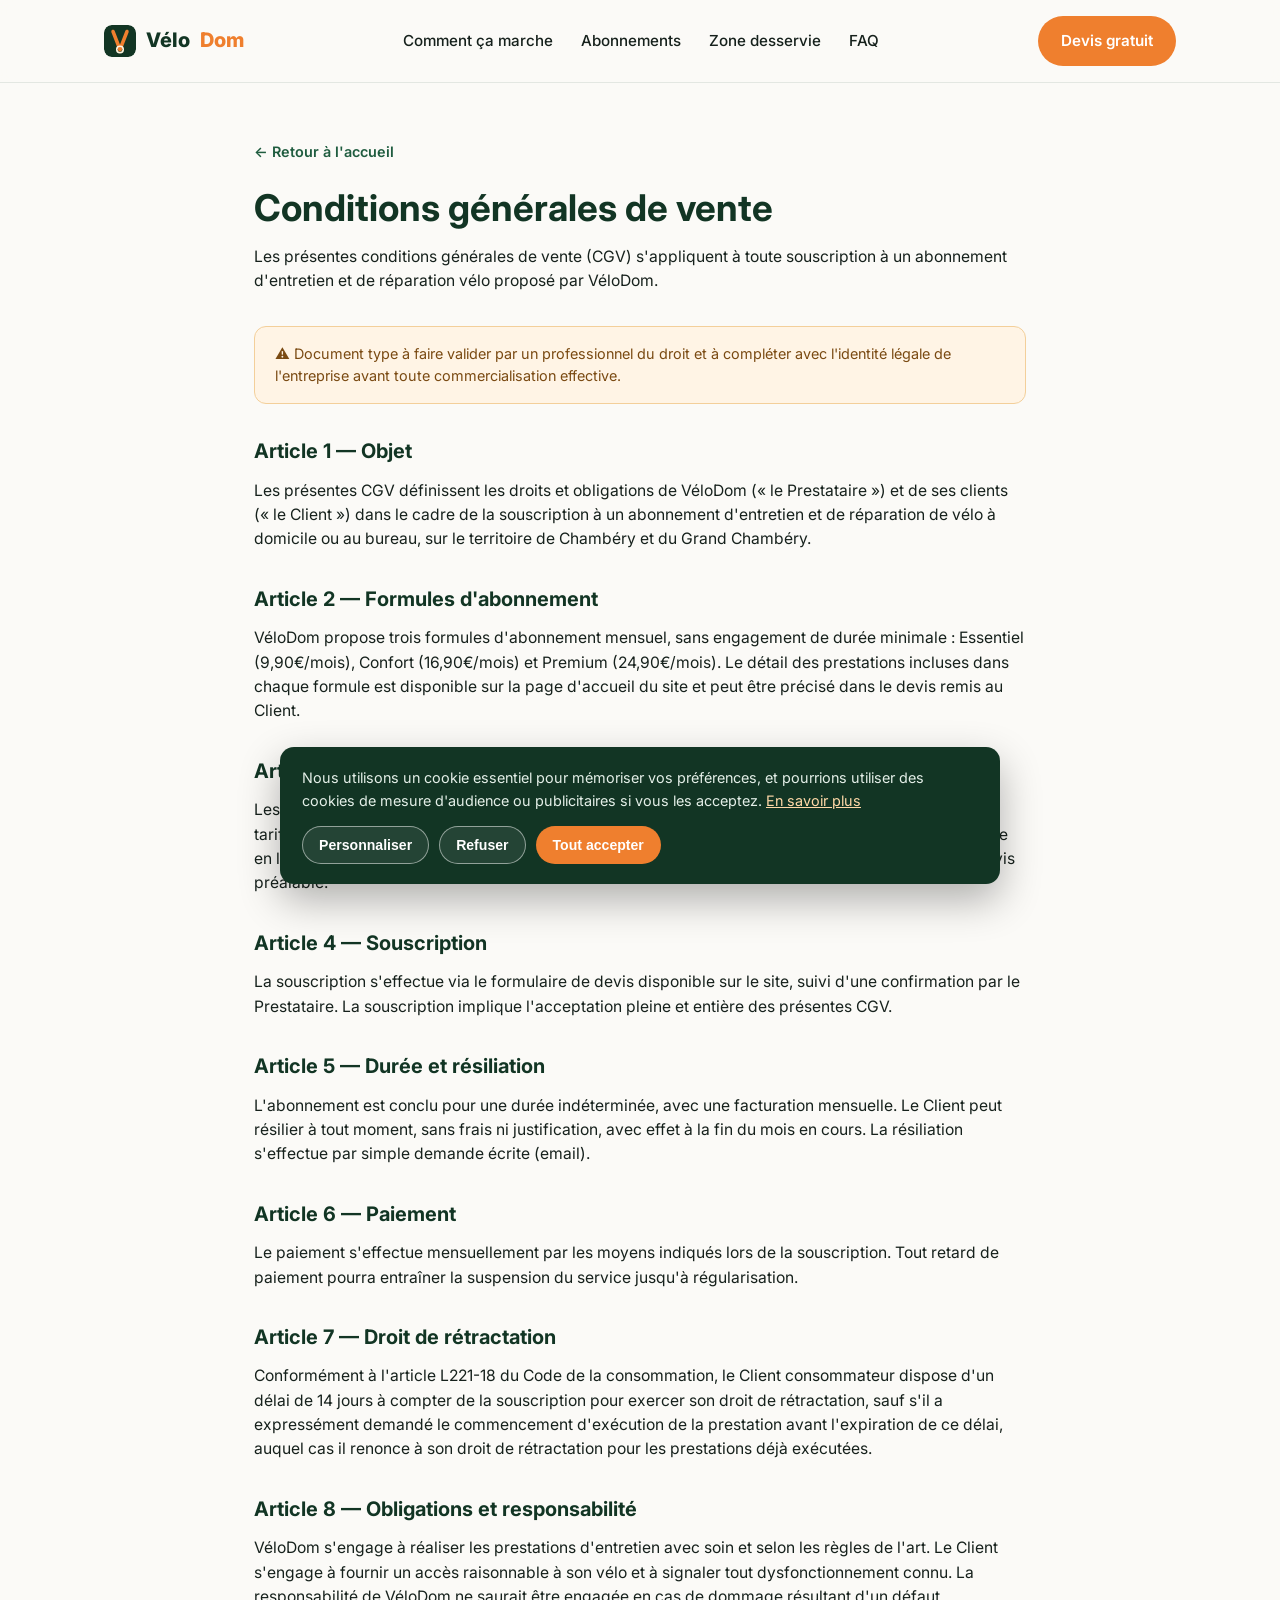
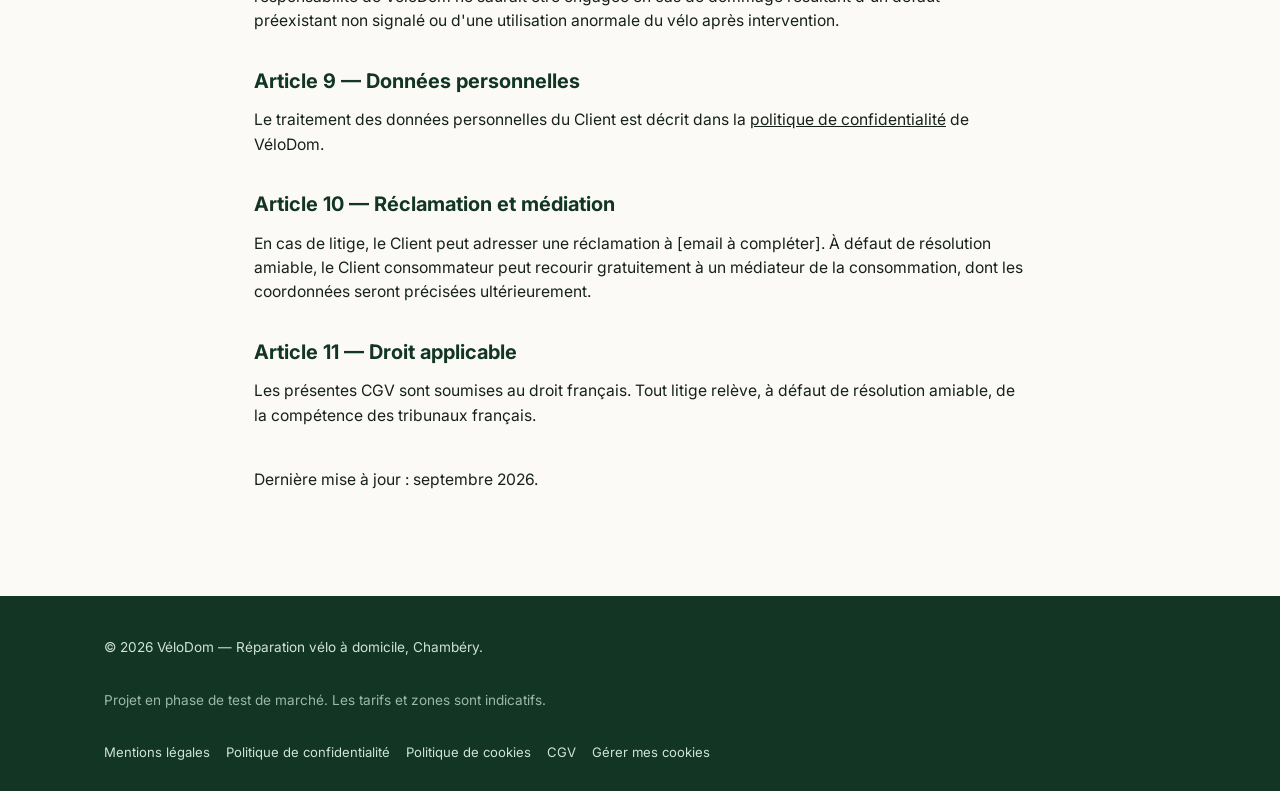
==== cgv.html @ a8a65258 "Add legal pages, cookie consent, security hardening, logo/favicon, license - Legal pages (mentions l" ====
<!DOCTYPE html>
<html lang="fr">
<head>
<meta charset="UTF-8">
<meta name="viewport" content="width=device-width, initial-scale=1.0">
<title>Conditions générales de vente — VéloDom</title>
<meta name="description" content="Conditions générales de vente des abonnements d'entretien vélo à domicile VéloDom.">
<meta name="robots" content="noindex, follow">
<link rel="icon" href="/assets/icon.svg" type="image/svg+xml">
<link rel="icon" href="/favicon.ico" sizes="any">
<link rel="apple-touch-icon" href="/apple-touch-icon.png">
<link rel="manifest" href="/site.webmanifest">
<meta name="theme-color" content="#123524">
<link rel="preconnect" href="https://fonts.googleapis.com">
<link rel="preconnect" href="https://fonts.gstatic.com" crossorigin>
<link href="https://fonts.googleapis.com/css2?family=Inter:wght@400;500;600;700;800&display=swap" rel="stylesheet">
<link rel="stylesheet" href="css/style.css">
</head>
<body>

<header class="site-header">
  <div class="container header-inner">
    <a href="/" class="logo"><img src="/assets/icon.svg" class="logo-mark" width="32" height="32" alt="">Vélo<span>Dom</span></a>
    <nav class="nav" id="nav">
      <a href="/#comment-ca-marche">Comment ça marche</a>
      <a href="/#abonnements">Abonnements</a>
      <a href="/#zone">Zone desservie</a>
      <a href="/#faq">FAQ</a>
    </nav>
    <a href="/#devis" class="btn btn-primary btn-header">Devis gratuit</a>
    <button class="nav-toggle" id="navToggle" aria-label="Ouvrir le menu" aria-expanded="false">
      <span></span><span></span><span></span>
    </button>
  </div>
</header>

<main class="legal-main">
  <div class="container">
    <a href="/" class="back-home">&larr; Retour à l'accueil</a>
    <h1>Conditions générales de vente</h1>
    <p class="legal-intro">Les présentes conditions générales de vente (CGV) s'appliquent à toute souscription à un abonnement d'entretien et de réparation vélo proposé par VéloDom.</p>

    <div class="legal-notice">
      ⚠️ Document type à faire valider par un professionnel du droit et à compléter avec l'identité légale de l'entreprise avant toute commercialisation effective.
    </div>

    <h2>Article 1 — Objet</h2>
    <p>Les présentes CGV définissent les droits et obligations de VéloDom (« le Prestataire ») et de ses clients (« le Client ») dans le cadre de la souscription à un abonnement d'entretien et de réparation de vélo à domicile ou au bureau, sur le territoire de Chambéry et du Grand Chambéry.</p>

    <h2>Article 2 — Formules d'abonnement</h2>
    <p>VéloDom propose trois formules d'abonnement mensuel, sans engagement de durée minimale : Essentiel (9,90€/mois), Confort (16,90€/mois) et Premium (24,90€/mois). Le détail des prestations incluses dans chaque formule est disponible sur la page d'accueil du site et peut être précisé dans le devis remis au Client.</p>

    <h2>Article 3 — Prix</h2>
    <p>Les prix sont indiqués en euros, toutes taxes comprises. VéloDom se réserve le droit de modifier ses tarifs à tout moment ; les nouveaux tarifs ne s'appliquent qu'aux souscriptions postérieures à leur mise en ligne, sauf pour les prestations non incluses dans l'abonnement, systématiquement soumises à devis préalable.</p>

    <h2>Article 4 — Souscription</h2>
    <p>La souscription s'effectue via le formulaire de devis disponible sur le site, suivi d'une confirmation par le Prestataire. La souscription implique l'acceptation pleine et entière des présentes CGV.</p>

    <h2>Article 5 — Durée et résiliation</h2>
    <p>L'abonnement est conclu pour une durée indéterminée, avec une facturation mensuelle. Le Client peut résilier à tout moment, sans frais ni justification, avec effet à la fin du mois en cours. La résiliation s'effectue par simple demande écrite (email).</p>

    <h2>Article 6 — Paiement</h2>
    <p>Le paiement s'effectue mensuellement par les moyens indiqués lors de la souscription. Tout retard de paiement pourra entraîner la suspension du service jusqu'à régularisation.</p>

    <h2>Article 7 — Droit de rétractation</h2>
    <p>Conformément à l'article L221-18 du Code de la consommation, le Client consommateur dispose d'un délai de 14 jours à compter de la souscription pour exercer son droit de rétractation, sauf s'il a expressément demandé le commencement d'exécution de la prestation avant l'expiration de ce délai, auquel cas il renonce à son droit de rétractation pour les prestations déjà exécutées.</p>

    <h2>Article 8 — Obligations et responsabilité</h2>
    <p>VéloDom s'engage à réaliser les prestations d'entretien avec soin et selon les règles de l'art. Le Client s'engage à fournir un accès raisonnable à son vélo et à signaler tout dysfonctionnement connu. La responsabilité de VéloDom ne saurait être engagée en cas de dommage résultant d'un défaut préexistant non signalé ou d'une utilisation anormale du vélo après intervention.</p>

    <h2>Article 9 — Données personnelles</h2>
    <p>Le traitement des données personnelles du Client est décrit dans la <a href="/politique-de-confidentialite.html">politique de confidentialité</a> de VéloDom.</p>

    <h2>Article 10 — Réclamation et médiation</h2>
    <p>En cas de litige, le Client peut adresser une réclamation à [email à compléter]. À défaut de résolution amiable, le Client consommateur peut recourir gratuitement à un médiateur de la consommation, dont les coordonnées seront précisées ultérieurement.</p>

    <h2>Article 11 — Droit applicable</h2>
    <p>Les présentes CGV sont soumises au droit français. Tout litige relève, à défaut de résolution amiable, de la compétence des tribunaux français.</p>

    <p class="legal-updated">Dernière mise à jour : septembre 2026.</p>
  </div>
</main>

<footer class="site-footer">
  <div class="container footer-inner">
    <p>&copy; <span id="year"></span> VéloDom — Réparation vélo à domicile, Chambéry.</p>
    <p class="footer-note">Projet en phase de test de marché. Les tarifs et zones sont indicatifs.</p>
    <ul class="footer-legal">
      <li><a href="/mentions-legales.html">Mentions légales</a></li>
      <li><a href="/politique-de-confidentialite.html">Politique de confidentialité</a></li>
      <li><a href="/politique-de-cookies.html">Politique de cookies</a></li>
      <li><a href="/cgv.html">CGV</a></li>
      <li><button type="button" id="openCookiePrefs">Gérer mes cookies</button></li>
    </ul>
  </div>
</footer>

<script src="js/cookie-consent.js"></script>
<script src="js/main.js"></script>
</body>
</html>
---- css/style.css ----
:root {
  --green-900: #123524;
  --green-700: #1f5c3f;
  --green-600: #2a7a52;
  --green-100: #e6f2ea;
  --orange-500: #ef7f2e;
  --orange-600: #d96a1a;
  --blue-500: #2d7dd2;
  --ink: #16211c;
  --muted: #5b6b62;
  --paper: #fbfaf7;
  --card: #ffffff;
  --border: #e3e7e2;
  --radius: 14px;
  --shadow: 0 8px 24px rgba(18, 53, 36, 0.08);
  font-size: 16px;
}

* { box-sizing: border-box; }

html { scroll-behavior: smooth; }

body {
  margin: 0;
  font-family: 'Inter', system-ui, -apple-system, sans-serif;
  color: var(--ink);
  background: var(--paper);
  line-height: 1.55;
}

.container {
  width: 100%;
  max-width: 1120px;
  margin: 0 auto;
  padding: 0 24px;
}

img { max-width: 100%; }

.visually-hidden {
  position: absolute;
  width: 1px;
  height: 1px;
  padding: 0;
  margin: -1px;
  overflow: hidden;
  clip: rect(0, 0, 0, 0);
  white-space: nowrap;
  border: 0;
}

a { color: inherit; }

h1, h2, h3 { line-height: 1.15; margin: 0 0 12px; }

/* Buttons */
.btn {
  display: inline-flex;
  align-items: center;
  justify-content: center;
  gap: 8px;
  padding: 12px 22px;
  border-radius: 999px;
  font-weight: 600;
  font-size: 0.95rem;
  text-decoration: none;
  border: 1px solid transparent;
  cursor: pointer;
  transition: transform 0.15s ease, box-shadow 0.15s ease, background 0.15s ease;
}
.btn-primary {
  background: var(--orange-500);
  color: #fff;
}
.btn-primary:hover { background: var(--orange-600); transform: translateY(-1px); }
.btn-ghost {
  background: rgba(255, 255, 255, 0.08);
  color: #fff;
  border-color: rgba(255, 255, 255, 0.5);
}
.btn-ghost:hover { border-color: #fff; background: rgba(255, 255, 255, 0.16); }
.btn-outline {
  background: transparent;
  color: var(--green-700);
  border-color: var(--green-600);
  width: 100%;
}
.btn-outline:hover { background: var(--green-100); }
.btn-lg { padding: 15px 28px; font-size: 1rem; }
.btn-block { width: 100%; }
.btn-header { display: none; }

/* Header */
.site-header {
  position: sticky;
  top: 0;
  z-index: 50;
  background: rgba(251, 250, 247, 0.9);
  backdrop-filter: blur(8px);
  border-bottom: 1px solid var(--border);
}
.header-inner {
  display: flex;
  align-items: center;
  justify-content: space-between;
  padding-top: 16px;
  padding-bottom: 16px;
}
.logo {
  display: inline-flex;
  align-items: center;
  gap: 10px;
  font-weight: 800;
  font-size: 1.25rem;
  text-decoration: none;
  color: var(--green-900);
}
.logo-mark { border-radius: 8px; }
.logo span { color: var(--orange-500); }
.nav {
  display: none;
  gap: 28px;
}
.nav a {
  text-decoration: none;
  color: var(--ink);
  font-weight: 500;
  font-size: 0.95rem;
}
.nav a:hover { color: var(--green-700); }
.nav-toggle {
  display: flex;
  flex-direction: column;
  justify-content: center;
  gap: 5px;
  width: 40px;
  height: 40px;
  border: 1px solid var(--border);
  border-radius: 10px;
  background: var(--card);
  cursor: pointer;
}
.nav-toggle span {
  display: block;
  height: 2px;
  margin: 0 8px;
  background: var(--ink);
}

@media (min-width: 860px) {
  .nav { display: flex; }
  .btn-header { display: inline-flex; }
  .nav-toggle { display: none; }
}

.nav.open {
  display: flex;
  position: absolute;
  top: 100%;
  left: 0;
  right: 0;
  flex-direction: column;
  background: var(--card);
  padding: 16px 24px 24px;
  border-bottom: 1px solid var(--border);
  gap: 14px;
}

/* Hero */
.hero {
  position: relative;
  padding: 96px 0 72px;
  overflow: hidden;
  isolation: isolate;
  min-height: 640px;
  display: flex;
  align-items: center;
}
.hero-video,
.hero-bg {
  position: absolute;
  inset: 0;
  width: 100%;
  height: 100%;
  z-index: -2;
}
.hero-video { object-fit: cover; }
.hero-scene { width: 100%; height: 100%; display: block; }
.hero-overlay {
  position: absolute;
  inset: 0;
  z-index: -1;
  background:
    linear-gradient(100deg, rgba(6, 20, 14, 0.82) 0%, rgba(6, 20, 14, 0.5) 42%, rgba(6, 20, 14, 0.08) 72%),
    linear-gradient(0deg, rgba(6, 20, 14, 0.55) 0%, transparent 45%);
}
.hero-sun,
.hero-sun-glow { animation: sunPulse 6s ease-in-out infinite; transform-origin: 1160px 360px; }
.mtn-back { animation: driftSlow 22s ease-in-out infinite alternate; }
.mtn-mid { animation: driftSlow 16s ease-in-out infinite alternate; }
.mtn-front { animation: driftSlow 11s ease-in-out infinite alternate; }
.hero-road { animation: roadFlow 2.4s linear infinite; }

@media (prefers-reduced-motion: no-preference) {
  @keyframes sunPulse {
    0%, 100% { transform: scale(1); opacity: 0.85; }
    50% { transform: scale(1.08); opacity: 1; }
  }
  @keyframes driftSlow {
    from { transform: translateY(0); }
    to { transform: translateY(14px); }
  }
  @keyframes roadFlow {
    from { stroke-dashoffset: 0; }
    to { stroke-dashoffset: -56; }
  }
}

.hero-inner {
  position: relative;
  z-index: 1;
  display: grid;
  gap: 40px;
  align-items: center;
}
.eyebrow {
  text-transform: uppercase;
  letter-spacing: 0.08em;
  font-size: 0.8rem;
  font-weight: 700;
  color: #ffd9a8;
  margin: 0 0 12px;
}
.hero h1 {
  font-size: clamp(2rem, 5vw, 3rem);
  font-weight: 800;
  color: #fff;
}
.accent { color: var(--orange-500); }
.hero-sub {
  font-size: 1.05rem;
  color: rgba(255, 255, 255, 0.82);
  max-width: 52ch;
  margin: 0 0 24px;
}
.hero-cta { display: flex; flex-wrap: wrap; gap: 14px; margin-bottom: 28px; }
.hero-trust {
  list-style: none;
  padding: 0;
  margin: 0;
  display: flex;
  flex-wrap: wrap;
  gap: 18px;
  font-size: 0.9rem;
  color: rgba(255, 255, 255, 0.75);
}

.hero-visual { display: flex; justify-content: center; }
.bike-card {
  background: rgba(255, 255, 255, 0.12);
  backdrop-filter: blur(16px);
  -webkit-backdrop-filter: blur(16px);
  border: 1px solid rgba(255, 255, 255, 0.28);
  border-radius: var(--radius);
  box-shadow: 0 16px 40px rgba(0, 0, 0, 0.25);
  padding: 28px;
  width: 100%;
  max-width: 320px;
  position: relative;
}
.bike-card-row {
  display: flex;
  align-items: center;
  gap: 10px;
  font-size: 0.9rem;
  margin-bottom: 14px;
  color: #fff;
}
.dot { width: 10px; height: 10px; border-radius: 50%; flex-shrink: 0; }
.dot-green { background: var(--green-600); }
.dot-orange { background: var(--orange-500); }
.dot-blue { background: var(--blue-500); }
.bike-emoji {
  font-size: 3.5rem;
  text-align: center;
  margin-top: 12px;
}

/* Stats */
.stats { background: var(--green-900); color: #fff; padding: 32px 0; }
.stats-inner {
  display: grid;
  grid-template-columns: repeat(2, 1fr);
  gap: 24px;
  text-align: center;
}
.stat strong { display: block; font-size: 1.6rem; font-weight: 800; color: var(--orange-500); }
.stat span { font-size: 0.85rem; color: #cfe3d7; }
@media (min-width: 700px) {
  .stats-inner { grid-template-columns: repeat(4, 1fr); }
}

/* Sections */
.section { padding: 72px 0; }
.section-alt { background: var(--green-100); }
.section-title {
  font-size: clamp(1.6rem, 3.5vw, 2.1rem);
  font-weight: 800;
  color: var(--green-900);
  text-align: center;
}
.section-sub {
  text-align: center;
  color: var(--muted);
  max-width: 56ch;
  margin: 0 auto 40px;
}

/* Steps */
.steps {
  display: grid;
  gap: 24px;
}
@media (min-width: 760px) {
  .steps { grid-template-columns: repeat(3, 1fr); }
}
.step {
  background: var(--card);
  border: 1px solid var(--border);
  border-radius: var(--radius);
  padding: 28px;
}
.step-number {
  width: 36px;
  height: 36px;
  border-radius: 50%;
  background: var(--orange-500);
  color: #fff;
  display: flex;
  align-items: center;
  justify-content: center;
  font-weight: 700;
  margin-bottom: 16px;
}
.step h3 { color: var(--green-900); }
.step p { color: var(--muted); margin: 0; }

/* Pricing */
.pricing-grid {
  display: grid;
  gap: 24px;
}
@media (min-width: 860px) {
  .pricing-grid { grid-template-columns: repeat(3, 1fr); align-items: stretch; }
}
.price-card {
  background: var(--card);
  border: 1px solid var(--border);
  border-radius: var(--radius);
  padding: 32px 28px;
  display: flex;
  flex-direction: column;
  position: relative;
}
.price-card h3 { color: var(--green-900); font-size: 1.25rem; }
.price-card-featured {
  border-color: var(--orange-500);
  box-shadow: var(--shadow);
  transform: translateY(-8px);
}
.price-badge {
  position: absolute;
  top: -14px;
  left: 28px;
  background: var(--orange-500);
  color: #fff;
  font-size: 0.75rem;
  font-weight: 700;
  padding: 5px 12px;
  border-radius: 999px;
}
.price { margin: 4px 0 6px; font-size: 1rem; color: var(--muted); }
.price span { font-size: 2.1rem; font-weight: 800; color: var(--ink); }
.price-desc { color: var(--muted); font-size: 0.9rem; margin-bottom: 20px; }
.price-features {
  list-style: none;
  padding: 0;
  margin: 0 0 28px;
  flex-grow: 1;
}
.price-features li {
  padding: 8px 0;
  border-top: 1px solid var(--border);
  font-size: 0.92rem;
  color: var(--ink);
}
.price-features li:first-child { border-top: none; }
.price-note { text-align: center; font-size: 0.8rem; color: var(--muted); margin-top: 8px; }

/* Zone */
.zone-inner {
  display: grid;
  gap: 32px;
}
@media (min-width: 800px) {
  .zone-inner { grid-template-columns: 1.2fr 1fr; align-items: center; }
}
.zone-list {
  list-style: none;
  padding: 0;
  margin: 0;
  display: grid;
  grid-template-columns: repeat(2, 1fr);
  gap: 10px;
}
.zone-list li {
  background: var(--card);
  border: 1px solid var(--border);
  border-radius: 10px;
  padding: 10px 14px;
  font-size: 0.9rem;
}
.zone-callout {
  background: var(--green-900);
  color: #fff;
  border-radius: var(--radius);
  padding: 28px;
  font-size: 0.95rem;
  font-style: italic;
}

/* FAQ */
.faq-list { max-width: 760px; margin: 0 auto; display: flex; flex-direction: column; gap: 12px; }
.faq-item {
  background: var(--card);
  border: 1px solid var(--border);
  border-radius: 12px;
  padding: 16px 20px;
}
.faq-item summary {
  cursor: pointer;
  font-weight: 600;
  color: var(--green-900);
}
.faq-item p { color: var(--muted); margin: 12px 0 0; }

/* Devis form */
.devis-section { background: linear-gradient(180deg, var(--paper) 0%, var(--green-100) 100%); }
.devis-inner {
  display: grid;
  gap: 40px;
}
@media (min-width: 900px) {
  .devis-inner { grid-template-columns: 1fr 1.1fr; align-items: start; }
  .devis-text .section-title, .devis-text .section-sub { text-align: left; margin-left: 0; }
}
.devis-form {
  background: var(--card);
  border: 1px solid var(--border);
  border-radius: var(--radius);
  padding: 28px;
  box-shadow: var(--shadow);
  display: grid;
  gap: 16px;
}
.form-row { display: flex; flex-direction: column; gap: 6px; }
.form-row label { font-size: 0.85rem; font-weight: 600; color: var(--green-900); }
.form-row input, .form-row select {
  padding: 11px 14px;
  border-radius: 10px;
  border: 1px solid var(--border);
  font: inherit;
  background: var(--paper);
}
.form-row input:focus, .form-row select:focus {
  outline: 2px solid var(--green-600);
  outline-offset: 1px;
}
.form-status { margin: 0; font-size: 0.9rem; min-height: 1.2em; color: var(--green-700); font-weight: 600; }

/* Footer */
.site-footer { background: var(--green-900); color: #cfe3d7; padding: 28px 0; }
.footer-inner { display: flex; flex-direction: column; gap: 4px; font-size: 0.85rem; }
.footer-note { color: #9db8a9; }
.footer-legal {
  list-style: none;
  display: flex;
  flex-wrap: wrap;
  gap: 4px 16px;
  padding: 0;
  margin: 14px 0 0;
  font-size: 0.82rem;
}
.footer-legal a { color: #cfe3d7; text-decoration: none; }
.footer-legal a:hover { color: #fff; text-decoration: underline; }
.footer-legal button {
  background: none;
  border: none;
  color: #cfe3d7;
  font: inherit;
  font-size: 0.82rem;
  padding: 0;
  cursor: pointer;
}
.footer-legal button:hover { color: #fff; text-decoration: underline; }

/* Legal pages */
.legal-main { padding: 56px 0 88px; }
.legal-main .container { max-width: 820px; }
.legal-intro { color: var(--muted); margin-bottom: 32px; }
.legal-notice {
  background: #fff4e5;
  border: 1px solid #f3cf9a;
  color: #7a4a12;
  border-radius: 12px;
  padding: 16px 20px;
  font-size: 0.9rem;
  margin-bottom: 32px;
}
.legal-main h1 { color: var(--green-900); font-size: clamp(1.7rem, 4vw, 2.3rem); margin-bottom: 12px; }
.legal-main h2 { color: var(--green-900); font-size: 1.25rem; margin: 36px 0 12px; }
.legal-main p, .legal-main li { color: var(--ink); font-size: 0.98rem; }
.legal-main ul { padding-left: 20px; }
.legal-main li { margin-bottom: 6px; }
.legal-main table { width: 100%; border-collapse: collapse; margin: 16px 0; font-size: 0.9rem; }
.legal-main th, .legal-main td { text-align: left; padding: 10px 12px; border-bottom: 1px solid var(--border); }
.legal-main th { color: var(--green-900); }
.legal-updated { color: var(--muted); font-size: 0.85rem; margin-top: 40px; }
.back-home { display: inline-block; margin-bottom: 24px; color: var(--green-700); text-decoration: none; font-weight: 600; font-size: 0.9rem; }
.back-home:hover { text-decoration: underline; }

/* Cookie consent banner */
.cookie-banner {
  position: fixed;
  left: 16px;
  right: 16px;
  bottom: 16px;
  z-index: 100;
  background: var(--green-900);
  color: #fff;
  border-radius: var(--radius);
  box-shadow: 0 16px 40px rgba(0, 0, 0, 0.3);
  padding: 20px 22px;
  max-width: 720px;
  margin: 0 auto;
  transform: translateY(24px);
  opacity: 0;
  transition: transform 0.25s ease, opacity 0.25s ease;
}
.cookie-banner-visible { transform: translateY(0); opacity: 1; }
.cookie-banner-inner { display: flex; flex-direction: column; gap: 14px; }
.cookie-banner-text { margin: 0; font-size: 0.9rem; color: #e4efe8; }
.cookie-banner-text a { color: #ffd9a8; }
.cookie-banner-actions { display: flex; flex-wrap: wrap; gap: 10px; }
.cookie-banner-actions .btn { padding: 10px 16px; font-size: 0.88rem; }
.cookie-panel {
  display: flex;
  flex-direction: column;
  gap: 10px;
  padding-top: 14px;
  border-top: 1px solid rgba(255, 255, 255, 0.15);
}
.cookie-panel[hidden] { display: none; }
.cookie-option { display: flex; align-items: center; gap: 10px; font-size: 0.88rem; color: #e4efe8; }
.cookie-option input { width: 16px; height: 16px; }

/* Dark mode (system preference) */
@media (prefers-color-scheme: dark) {
  :root {
    --paper: #101813;
    --ink: #eef3ef;
    --muted: #a7b6ac;
    --card: #17211b;
    --border: #26332b;
    --green-100: #16261d;
  }
  .site-header { background: rgba(16, 24, 19, 0.9); }
}
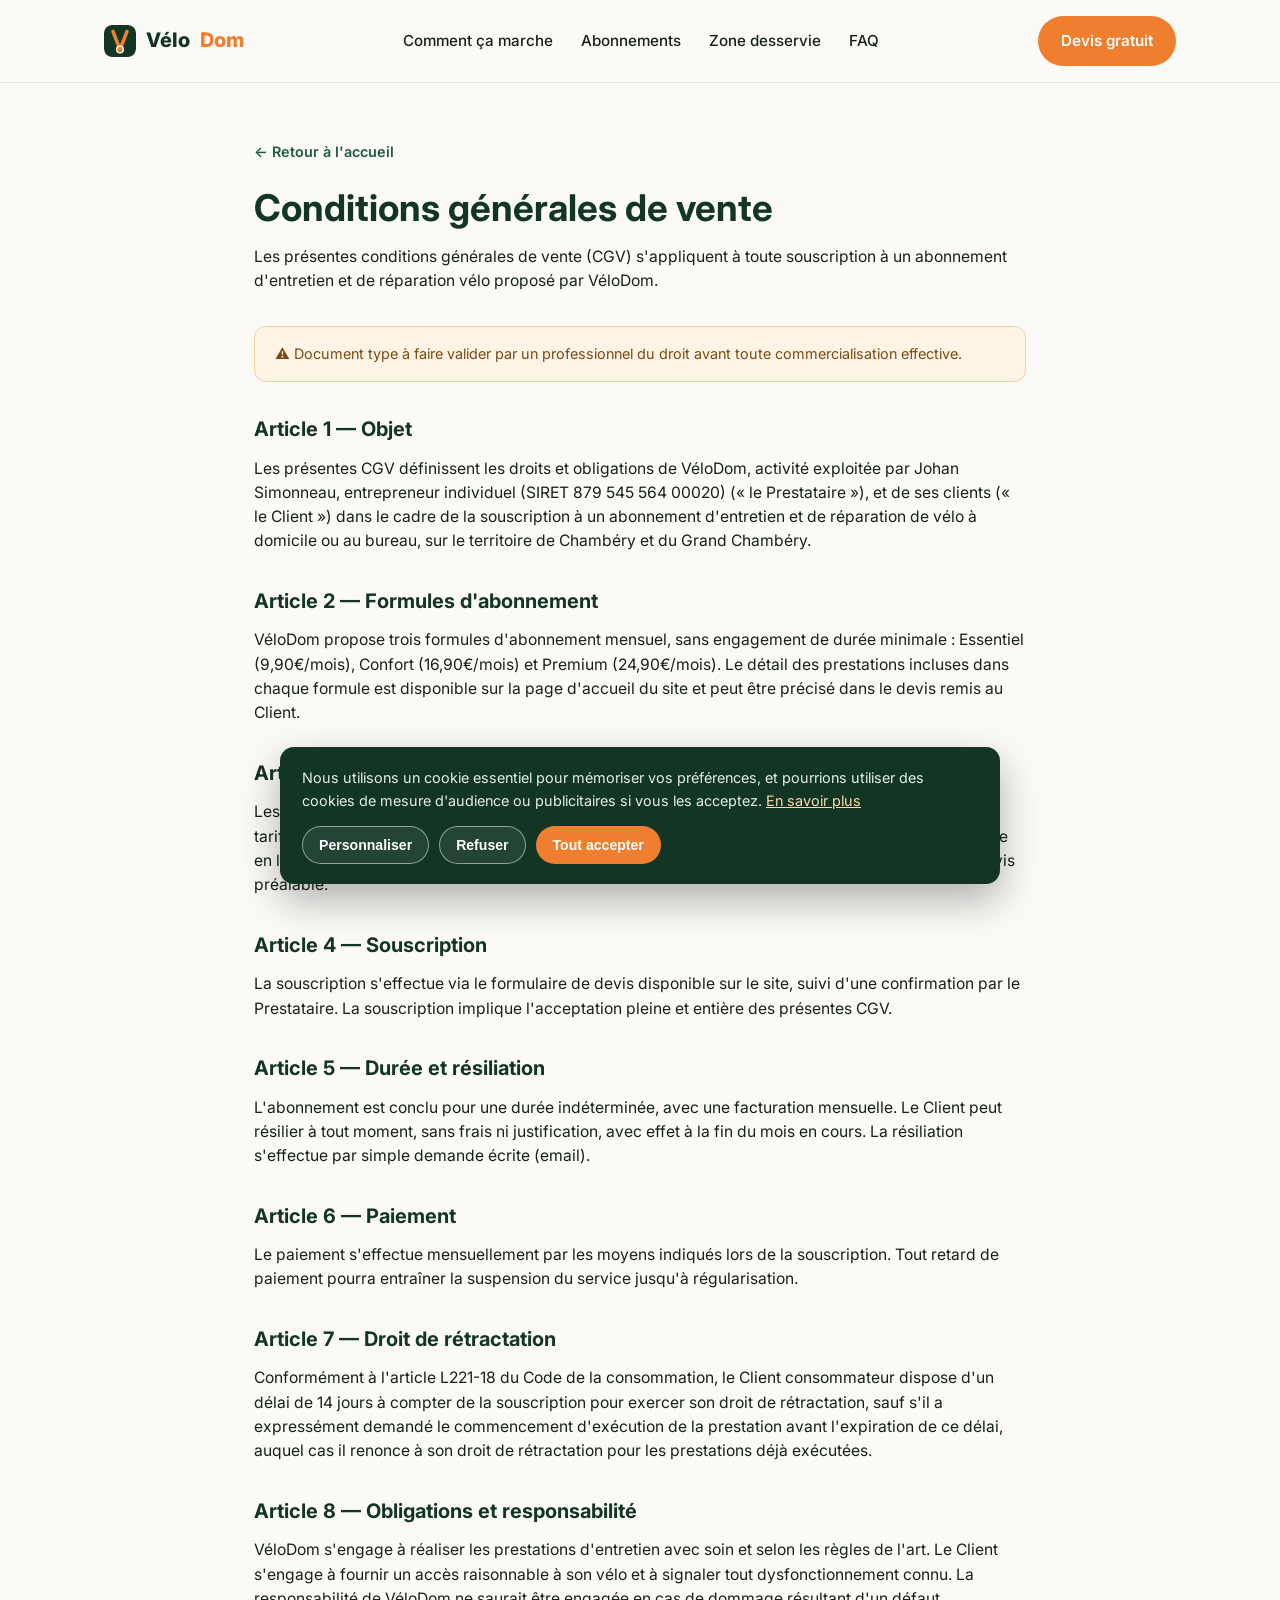
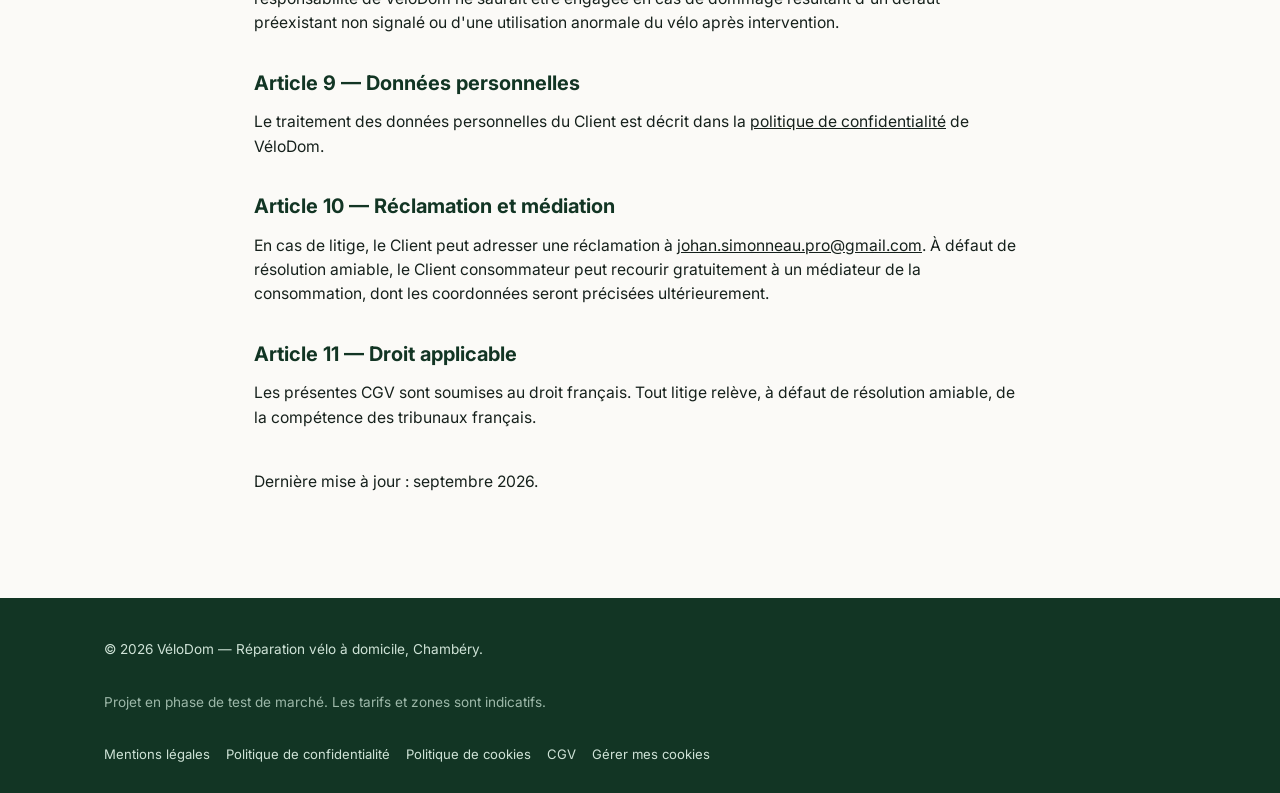
==== commit 3b8de617: "Fill in legal pages with real business identity VéloDom is operated under the existing sole-propriet" ====
--- a/cgv.html
+++ b/cgv.html
@@ -6,6 +6,7 @@
 <title>Conditions générales de vente — VéloDom</title>
 <meta name="description" content="Conditions générales de vente des abonnements d'entretien vélo à domicile VéloDom.">
 <meta name="robots" content="noindex, follow">
+<link rel="canonical" href="https://velodom-chambery.fr/cgv.html">
 <link rel="icon" href="/assets/icon.svg" type="image/svg+xml">
 <link rel="icon" href="/favicon.ico" sizes="any">
 <link rel="apple-touch-icon" href="/apple-touch-icon.png">
@@ -41,11 +42,11 @@
     <p class="legal-intro">Les présentes conditions générales de vente (CGV) s'appliquent à toute souscription à un abonnement d'entretien et de réparation vélo proposé par VéloDom.</p>
 
     <div class="legal-notice">
-      ⚠️ Document type à faire valider par un professionnel du droit et à compléter avec l'identité légale de l'entreprise avant toute commercialisation effective.
+      ⚠️ Document type à faire valider par un professionnel du droit avant toute commercialisation effective.
     </div>
 
     <h2>Article 1 — Objet</h2>
-    <p>Les présentes CGV définissent les droits et obligations de VéloDom (« le Prestataire ») et de ses clients (« le Client ») dans le cadre de la souscription à un abonnement d'entretien et de réparation de vélo à domicile ou au bureau, sur le territoire de Chambéry et du Grand Chambéry.</p>
+    <p>Les présentes CGV définissent les droits et obligations de VéloDom, activité exploitée par Johan Simonneau, entrepreneur individuel (SIRET 879 545 564 00020) (« le Prestataire »), et de ses clients (« le Client ») dans le cadre de la souscription à un abonnement d'entretien et de réparation de vélo à domicile ou au bureau, sur le territoire de Chambéry et du Grand Chambéry.</p>
 
     <h2>Article 2 — Formules d'abonnement</h2>
     <p>VéloDom propose trois formules d'abonnement mensuel, sans engagement de durée minimale : Essentiel (9,90€/mois), Confort (16,90€/mois) et Premium (24,90€/mois). Le détail des prestations incluses dans chaque formule est disponible sur la page d'accueil du site et peut être précisé dans le devis remis au Client.</p>
@@ -72,7 +73,7 @@
     <p>Le traitement des données personnelles du Client est décrit dans la <a href="/politique-de-confidentialite.html">politique de confidentialité</a> de VéloDom.</p>
 
     <h2>Article 10 — Réclamation et médiation</h2>
-    <p>En cas de litige, le Client peut adresser une réclamation à [email à compléter]. À défaut de résolution amiable, le Client consommateur peut recourir gratuitement à un médiateur de la consommation, dont les coordonnées seront précisées ultérieurement.</p>
+    <p>En cas de litige, le Client peut adresser une réclamation à <a href="mailto:johan.simonneau.pro@gmail.com">johan.simonneau.pro@gmail.com</a>. À défaut de résolution amiable, le Client consommateur peut recourir gratuitement à un médiateur de la consommation, dont les coordonnées seront précisées ultérieurement.</p>
 
     <h2>Article 11 — Droit applicable</h2>
     <p>Les présentes CGV sont soumises au droit français. Tout litige relève, à défaut de résolution amiable, de la compétence des tribunaux français.</p>
--- a/css/style.css
+++ b/css/style.css
@@ -1,5 +1,6 @@
 :root {
   --green-900: #123524;
+  --heading: #123524;
   --green-700: #1f5c3f;
   --green-600: #2a7a52;
   --green-100: #e6f2ea;
@@ -113,7 +114,7 @@
   font-weight: 800;
   font-size: 1.25rem;
   text-decoration: none;
-  color: var(--green-900);
+  color: var(--heading);
 }
 .logo-mark { border-radius: 8px; }
 .logo span { color: var(--orange-500); }
@@ -306,7 +307,7 @@
 .section-title {
   font-size: clamp(1.6rem, 3.5vw, 2.1rem);
   font-weight: 800;
-  color: var(--green-900);
+  color: var(--heading);
   text-align: center;
 }
 .section-sub {
@@ -342,7 +343,7 @@
   font-weight: 700;
   margin-bottom: 16px;
 }
-.step h3 { color: var(--green-900); }
+.step h3 { color: var(--heading); }
 .step p { color: var(--muted); margin: 0; }
 
 /* Pricing */
@@ -362,7 +363,7 @@
   flex-direction: column;
   position: relative;
 }
-.price-card h3 { color: var(--green-900); font-size: 1.25rem; }
+.price-card h3 { color: var(--heading); font-size: 1.25rem; }
 .price-card-featured {
   border-color: var(--orange-500);
   box-shadow: var(--shadow);
@@ -440,7 +441,7 @@
 .faq-item summary {
   cursor: pointer;
   font-weight: 600;
-  color: var(--green-900);
+  color: var(--heading);
 }
 .faq-item p { color: var(--muted); margin: 12px 0 0; }
 
@@ -464,7 +465,7 @@
   gap: 16px;
 }
 .form-row { display: flex; flex-direction: column; gap: 6px; }
-.form-row label { font-size: 0.85rem; font-weight: 600; color: var(--green-900); }
+.form-row label { font-size: 0.85rem; font-weight: 600; color: var(--heading); }
 .form-row input, .form-row select {
   padding: 11px 14px;
   border-radius: 10px;
@@ -517,14 +518,14 @@
   font-size: 0.9rem;
   margin-bottom: 32px;
 }
-.legal-main h1 { color: var(--green-900); font-size: clamp(1.7rem, 4vw, 2.3rem); margin-bottom: 12px; }
-.legal-main h2 { color: var(--green-900); font-size: 1.25rem; margin: 36px 0 12px; }
+.legal-main h1 { color: var(--heading); font-size: clamp(1.7rem, 4vw, 2.3rem); margin-bottom: 12px; }
+.legal-main h2 { color: var(--heading); font-size: 1.25rem; margin: 36px 0 12px; }
 .legal-main p, .legal-main li { color: var(--ink); font-size: 0.98rem; }
 .legal-main ul { padding-left: 20px; }
 .legal-main li { margin-bottom: 6px; }
 .legal-main table { width: 100%; border-collapse: collapse; margin: 16px 0; font-size: 0.9rem; }
 .legal-main th, .legal-main td { text-align: left; padding: 10px 12px; border-bottom: 1px solid var(--border); }
-.legal-main th { color: var(--green-900); }
+.legal-main th { color: var(--heading); }
 .legal-updated { color: var(--muted); font-size: 0.85rem; margin-top: 40px; }
 .back-home { display: inline-block; margin-bottom: 24px; color: var(--green-700); text-decoration: none; font-weight: 600; font-size: 0.9rem; }
 .back-home:hover { text-decoration: underline; }
@@ -573,6 +574,10 @@
     --card: #17211b;
     --border: #26332b;
     --green-100: #16261d;
+    --heading: #eaf6ef;
+    --green-700: #6fcf97;
+    --green-600: #4fbf80;
   }
   .site-header { background: rgba(16, 24, 19, 0.9); }
-}
+  .legal-notice { background: #2a2210; border-color: #5a4718; color: #f3d38a; }
+}
